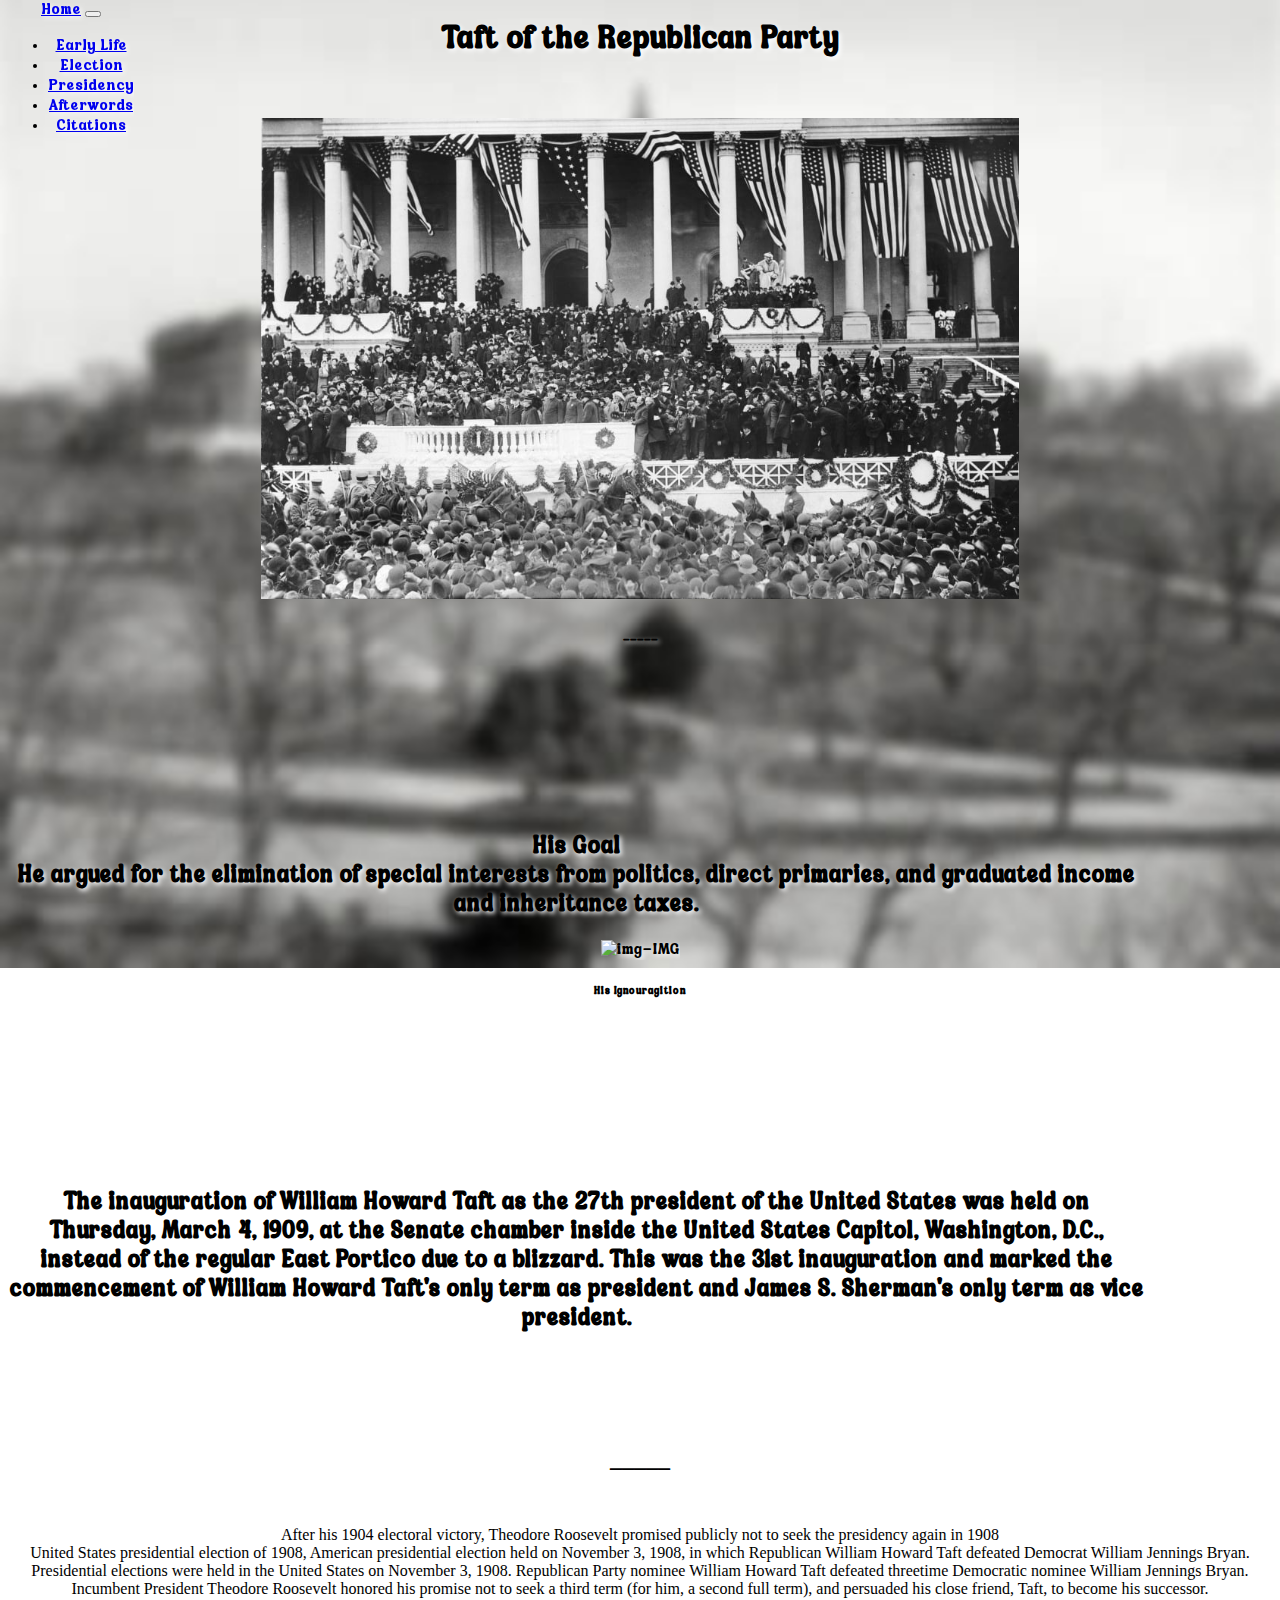
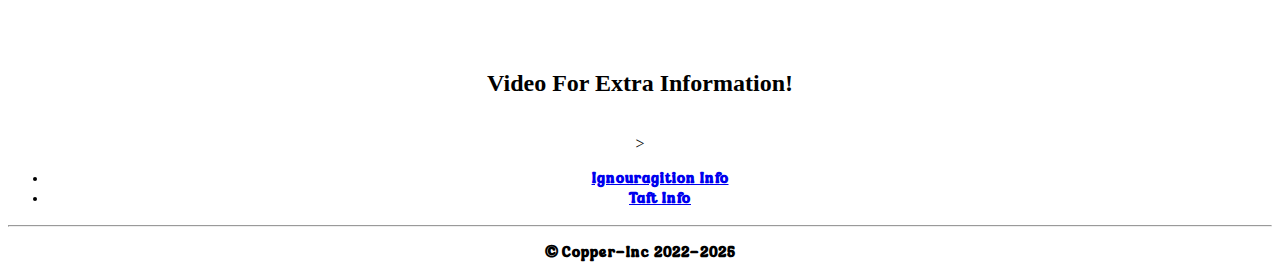
==== pt2.html @ 90d8e9c6 "first commit" ====
<!DOCTYPE html>
<html lang="en">
  <head>
    <title>Taft's Election</title>
    <!-- Required meta tags -->
    <meta charset="utf-8" />
    <meta
      name="viewport"
      content="width=device-width, initial-scale=1, shrink-to-fit=no"
    />
    <!-- Bootstrap CSS v5.2.1 -->
    <link
      href="https://cdn.jsdelivr.net/npm/bootstrap@5.3.2/dist/css/bootstrap.min.css"
      rel="stylesheet"
      integrity="sha384-T3c6CoIi6uLrA9TneNEoa7RxnatzjcDSCmG1MXxSR1GAsXEV/Dwwykc2MPK8M2HN"
      crossorigin="anonymous"
    />

    <!-- font-->

    <link rel="stylesheet" href="pt2.css" />
    <link rel="shortcut icon" href="imgs/bath-icon.png" type="image/x-icon" />
  </head>

  <body class="container-fluid">
    <header>
      <!-- Navbar -->
      <!-- turn navbar into secions to discuss all parts of his life etc-->
      <nav class="navbar navbar-expand-lg bg-body-tertiary word">
        <div class="container-fluid">
          <a class="navbar-brand" href="index.html">Home</a>
          <button
            class="navbar-toggler"
            type="button"
            data-bs-toggle="collapse"
            data-bs-target="#navbarNav"
            aria-controls="navbarNav"
            aria-expanded="false"
            aria-label="Toggle navigation"
          >
            <span class="navbar-toggler-icon"></span>
          </button>
          <div class="collapse navbar-collapse" id="navbarNav" class="navbar">
            <ul class="navbar-nav">
              <li class="nav-item">
                <a class="nav-link active" aria-current="page" href="pt1.html"
                  >Early Life</a
                >
              </li>
              <li class="nav-item">
                <a class="nav-link active" aria-current="page" href="pt2.html"
                  >Election</a
                >
              </li>
              <li class="nav-item">
                <a class="nav-link active" aria-current="page" href="pt3.html"
                  >Presidency</a
                >
              </li>
              <li class="nav-item">
                <a class="nav-link active" aria-current="page" href="pt4.html"
                  >Afterwords</a
                >
              </li>
              <li class="nav-item">
                <a class="nav-link active" aria-current="page" href="PWC.html"
                  >Citations</a
                >
              </li>
            </ul>
          </div>
        </div>
      </nav>
    </header>
    <main>
      <!--Heading-->

      <div class="container-fluid word">
        <div class="row text-center d-flex justify-content-center py-3">
          <div class="col-12 col-md-4">
            <h1><b>Taft of the Republican Party </b></h1>
          </div>
        </div>
      </div>
      <br />
      <br />

      <!--Ignouragition-->
      <div class="row text-center word">
        <div class="col-lg-6 col-sm-6 col-6">
          <img src="imgs/taft-ing.jpeg" alt="ing-IMG" class="img" />
          <h6>_____</h6>
        </div>
        <div class="col-lg-6 col-sm-6 col-6 text-content-center" class="words">
          <h2 class="inf">
            <b>His Goal</b>
            <br />
            He argued for the elimination of special interests from politics,
            direct primaries, and graduated income and inheritance taxes.
          </h2>
        </div>
      </div>
      <!-- insert poto and texx box below to thr githt here-->

      <!--ignouragition-->

      <div class="row text-center word">
        <div class="col-lg-6 col-sm-6 col-6">
          <img src="_____" alt="img-IMG" class="imgs" />
          <h6>His Ignouragition</h6>
        </div>
        <div class="col-lg-6 col-sm-6 col-6 text-content-center" class="words">
          <h2 class="inf">
            <b>
              The inauguration of William Howard Taft as the 27th president of
              the United States was held on Thursday, March 4, 1909, at the
              Senate chamber inside the United States Capitol, Washington, D.C.,
              instead of the regular East Portico due to a blizzard. This was
              the 31st inauguration and marked the commencement of William
              Howard Taft's only term as president and James S. Sherman's only
              term as vice president.
            </b>
          </h2>
        </div>
      </div>

      <br />
      <br />
      <br />
      <br />

      <div>
        <h2><b> _____</b></h2>
        <br />
        <p>
          After his 1904 electoral victory, Theodore Roosevelt promised publicly
          not to seek the presidency again in 1908
          <br />
          United States presidential election of 1908, American presidential
          election held on November 3, 1908, in which Republican William Howard
          Taft defeated Democrat William Jennings Bryan.
          <br />
          Presidential elections were held in the United States on November 3,
          1908. Republican Party nominee William Howard Taft defeated threetime
          Democratic nominee William Jennings Bryan. Incumbent President
          Theodore Roosevelt honored his promise not to seek a third term (for
          him, a second full term), and persuaded his close friend, Taft, to
          become his successor.
        </p>
        <br />
        <br />
        <h2><b>Video For Extra Information!</b></h2>
        <br />
        <!-- i frame here-->>
      </div>
    </main>

    <footer>
      <!-- place footer here -->
      <!--change footer to become wherei got info -->
      <!-- place a bathrub where when hovering, aft slowly pops out of the tub-->
      <div class="container-fluid word">
        <footer class="py-3 my-4">
          <ul class="nav justify-content-center pb-3">
            <li class="nav-item">
              <a
                href="https://en.wikipedia.org/wiki/Inauguration_of_William_Howard_Taft
 
              "
                class="nav-link px-2 text-dark"
                ><b>Ignouragition Info</b></a
              >
            </li>
            <li class="nav-item">
              <a
                href="https://en.wikipedia.org/wiki/William_Howard_Taft
              "
                class="nav-link px-2 text-dark"
                ><b>Taft Info</b></a
              >
            </li>
          </ul>
          <hr />
          <p class="text-center text-dark"><b>© Copper-Inc 2022-2025</b></p>
        </footer>
      </div>
    </footer>
    <!-- Bootstrap JavaScript Libraries -->
    <script
      src="https://cdn.jsdelivr.net/npm/@popperjs/core@2.11.8/dist/umd/popper.min.js"
      integrity="sha384-I7E8VVD/ismYTF4hNIPjVp/Zjvgyol6VFvRkX/vR+Vc4jQkC+hVqc2pM8ODewa9r"
      crossorigin="anonymous"
    ></script>
    <script
      src="https://cdn.jsdelivr.net/npm/bootstrap@5.3.2/dist/js/bootstrap.min.js"
      integrity="sha384-BBtl+eGJRgqQAUMxJ7pMwbEyER4l1g+O15P+16Ep7Q9Q+zqX6gSbd85u4mG4QzX+"
      crossorigin="anonymous"
    ></script>
    <script src="script.js"></script>
  </body>
</html>
---- pt2.css ----
html {
  height: 100%;
  width: 100%;
}

@font-face {
  font-family: Hand;
  src: url(the_hand/The\ Hand.ttf);
}

body {
  background: url(imgs/backgrounds/Capital.jpg);
  background-size: cover;
  background-repeat: no-repeat;
  background-attachment: fixed;
  background-position: center;
  text-align: center;
  color: rgb(0, 0, 0);
  text-shadow: 2px 2px 5px #ffffff;
  }

.navbar {
  position: fixed;
  top: 0;
  overflow: hidden;
}

.word{
  font-family: Hand;
}

.inf{
  margin-top: 15%;
  margin-right: 10%;
}

.infl{
  margin-top: 15%;
  margin-left: 10%;
}

.img{
height: 80%;
width:60%
}

.imgs{
  height: 100%;
  width:80%
    }
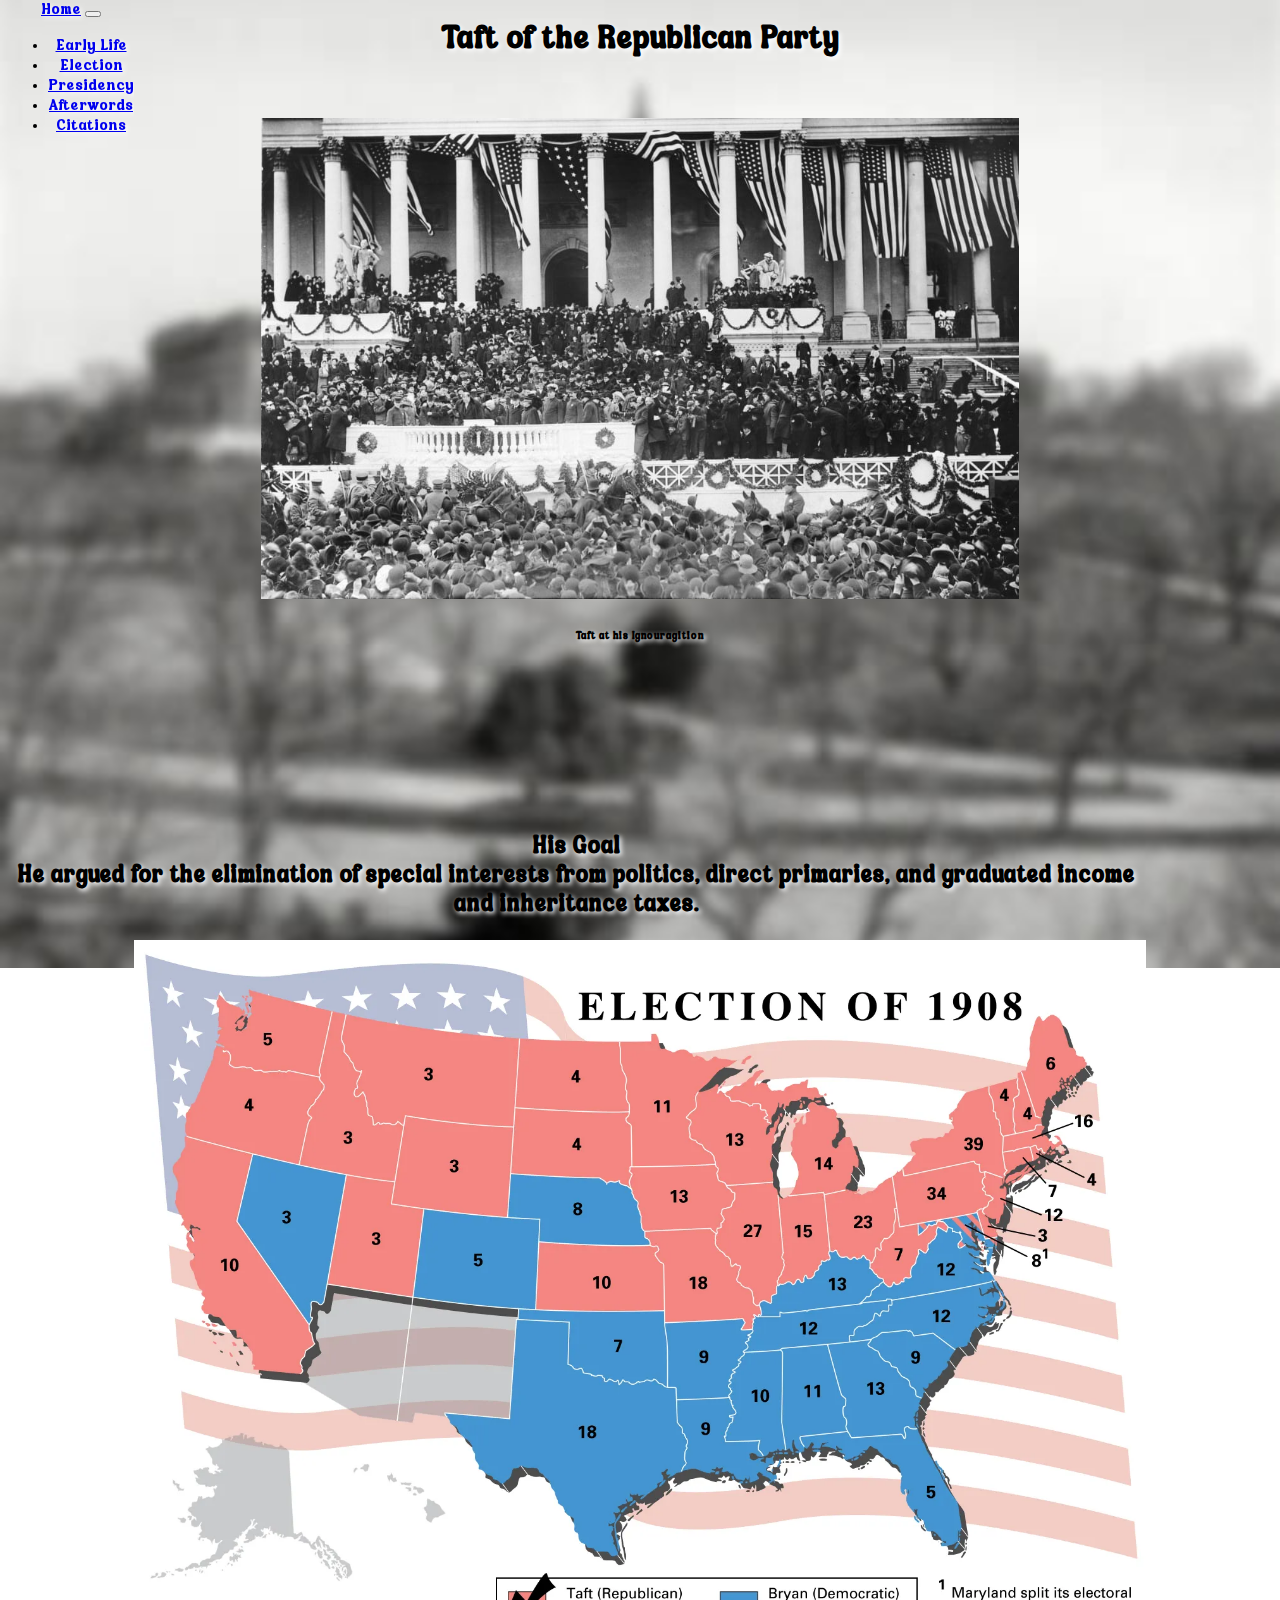
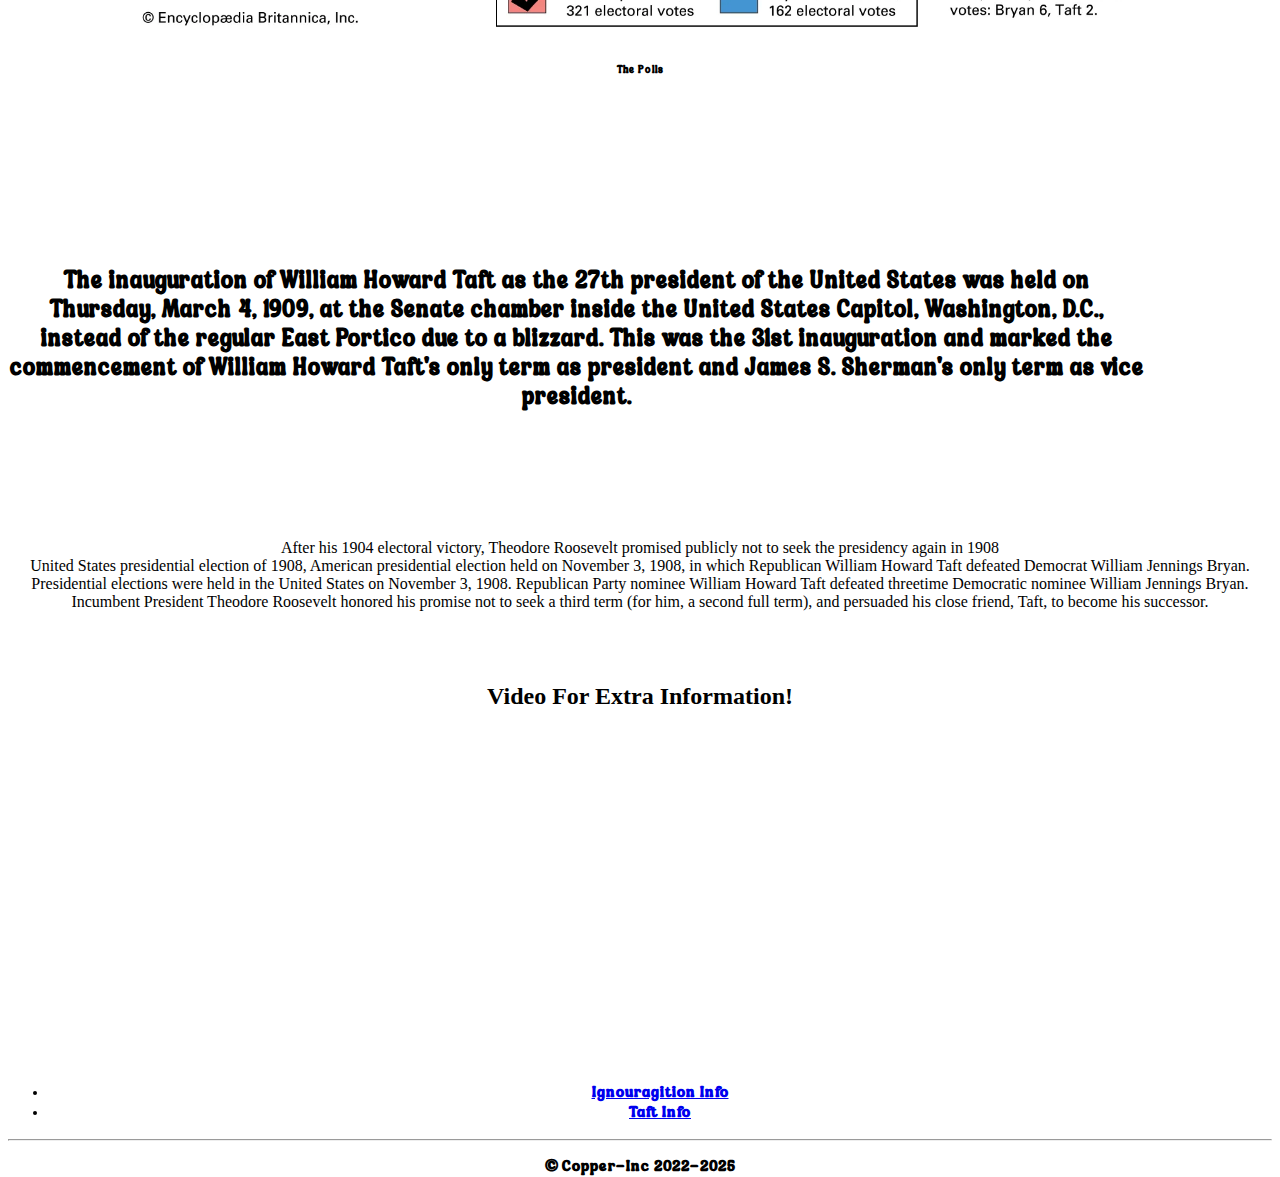
==== commit 9a2a38cf: "finished pt2 and added pic" ====
--- a/pt2.html
+++ b/pt2.html
@@ -89,7 +89,7 @@
       <div class="row text-center word">
         <div class="col-lg-6 col-sm-6 col-6">
           <img src="imgs/taft-ing.jpeg" alt="ing-IMG" class="img" />
-          <h6>_____</h6>
+          <h6>Taft at his Ignouragition</h6>
         </div>
         <div class="col-lg-6 col-sm-6 col-6 text-content-center" class="words">
           <h2 class="inf">
@@ -106,8 +106,12 @@
 
       <div class="row text-center word">
         <div class="col-lg-6 col-sm-6 col-6">
-          <img src="_____" alt="img-IMG" class="imgs" />
-          <h6>His Ignouragition</h6>
+          <img
+            src="imgs/election-Results-Candidate-American-Votes-Independence-Political-1908.webp"
+            alt="img-IMG"
+            class="imgs"
+          />
+          <h6>The Polls</h6>
         </div>
         <div class="col-lg-6 col-sm-6 col-6 text-content-center" class="words">
           <h2 class="inf">
@@ -130,7 +134,6 @@
       <br />
 
       <div>
-        <h2><b> _____</b></h2>
         <br />
         <p>
           After his 1904 electoral victory, Theodore Roosevelt promised publicly
@@ -151,7 +154,16 @@
         <br />
         <h2><b>Video For Extra Information!</b></h2>
         <br />
-        <!-- i frame here-->>
+        <iframe
+          width="560"
+          height="315"
+          src="https://www.youtube.com/embed/_LH5q_mS2C4?si=zmifQf1uXW9BQJPf"
+          title="YouTube video player"
+          frameborder="0"
+          allow="accelerometer; autoplay; clipboard-write; encrypted-media; gyroscope; picture-in-picture; web-share"
+          referrerpolicy="strict-origin-when-cross-origin"
+          allowfullscreen
+        ></iframe>
       </div>
     </main>
 
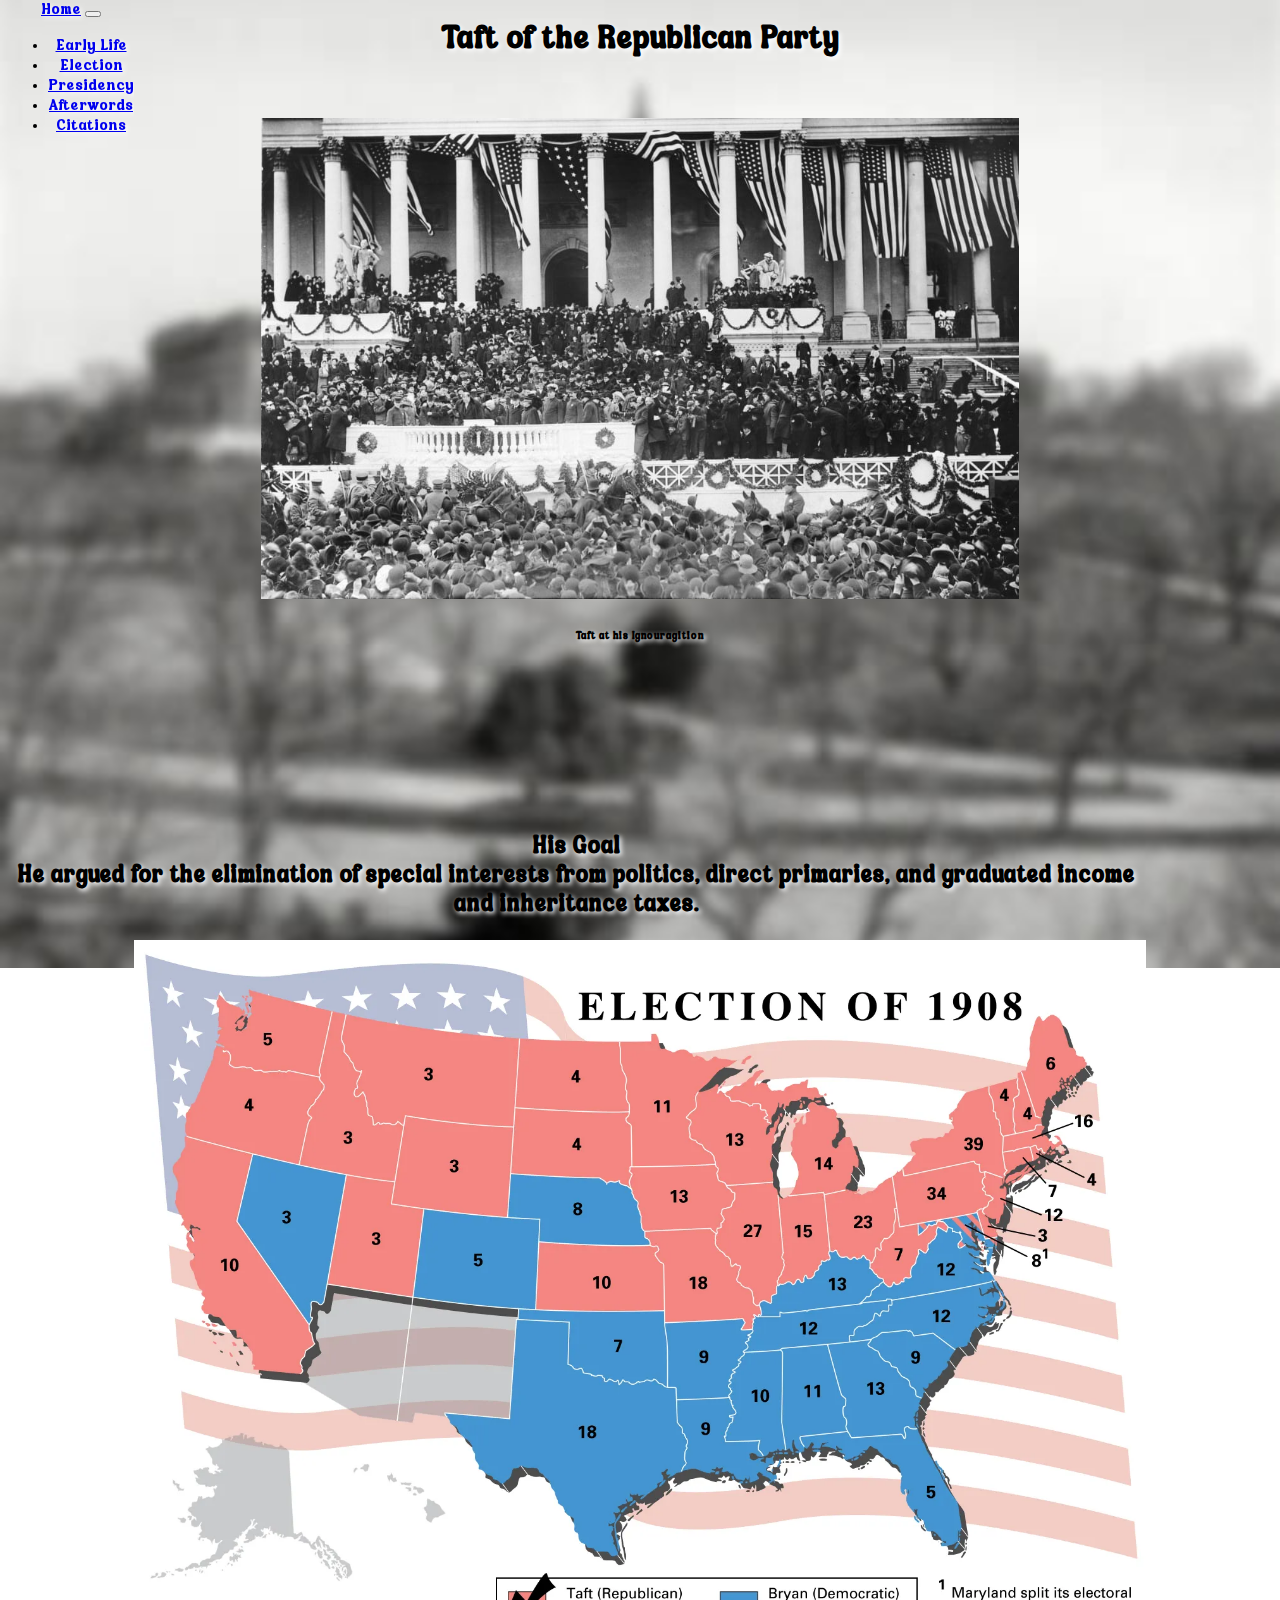
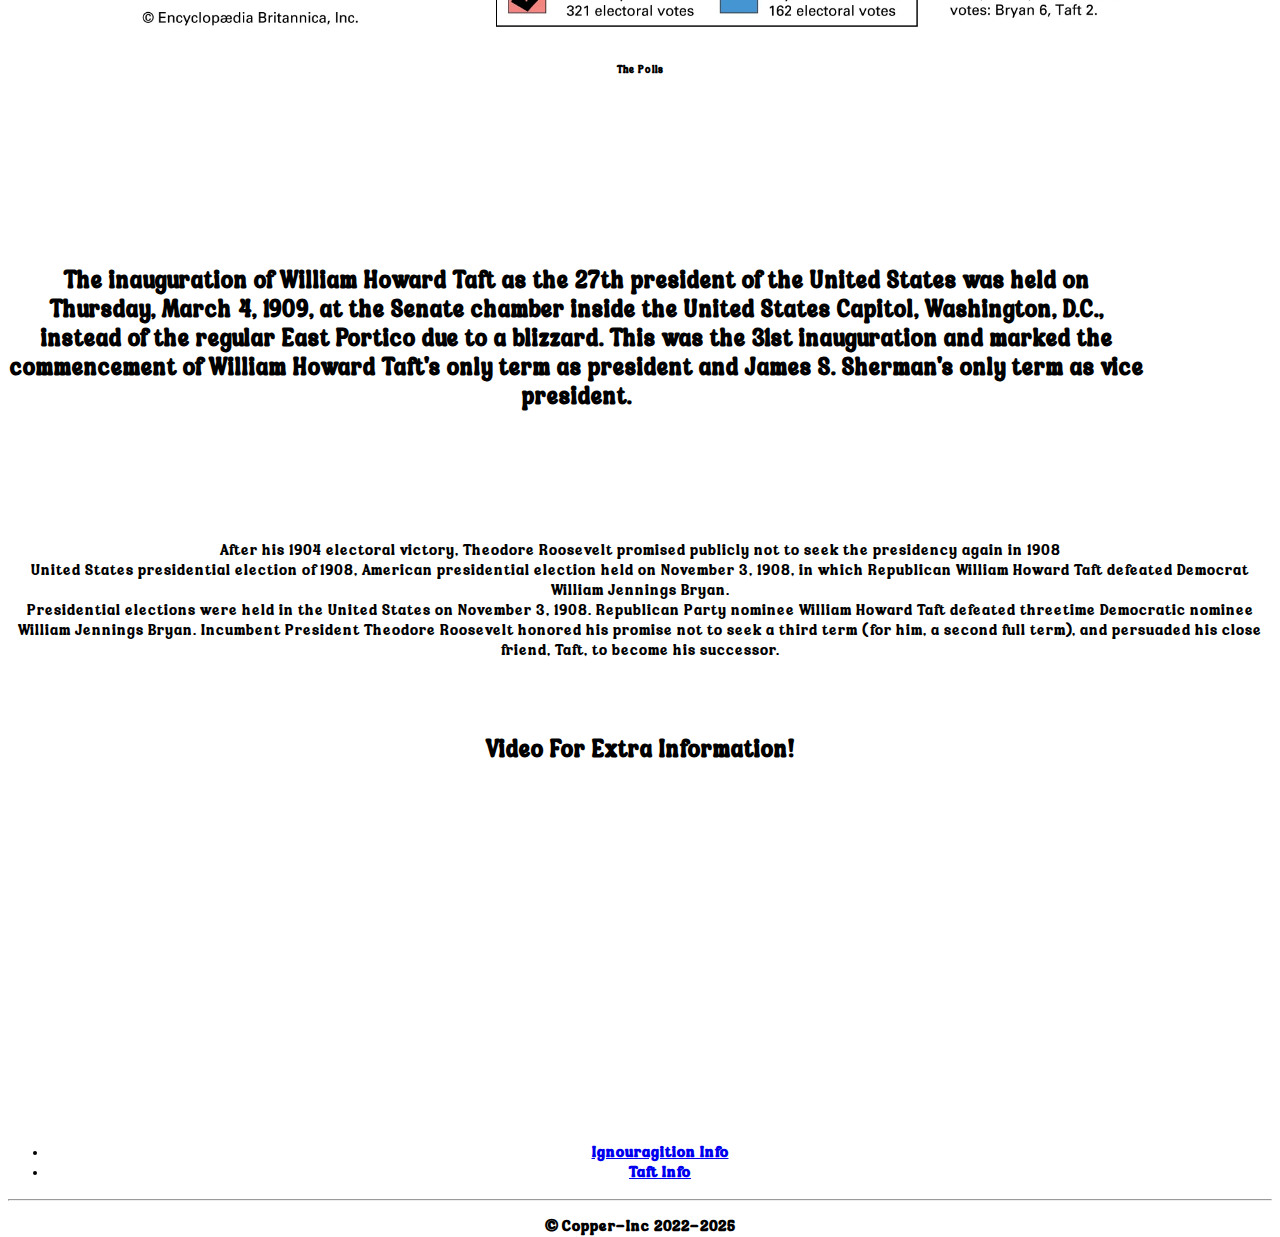
==== commit 6b34deab: "i fixed a lot" ====
--- a/pt2.html
+++ b/pt2.html
@@ -133,7 +133,7 @@
       <br />
       <br />
 
-      <div>
+      <div class="word">
         <br />
         <p>
           After his 1904 electoral victory, Theodore Roosevelt promised publicly
